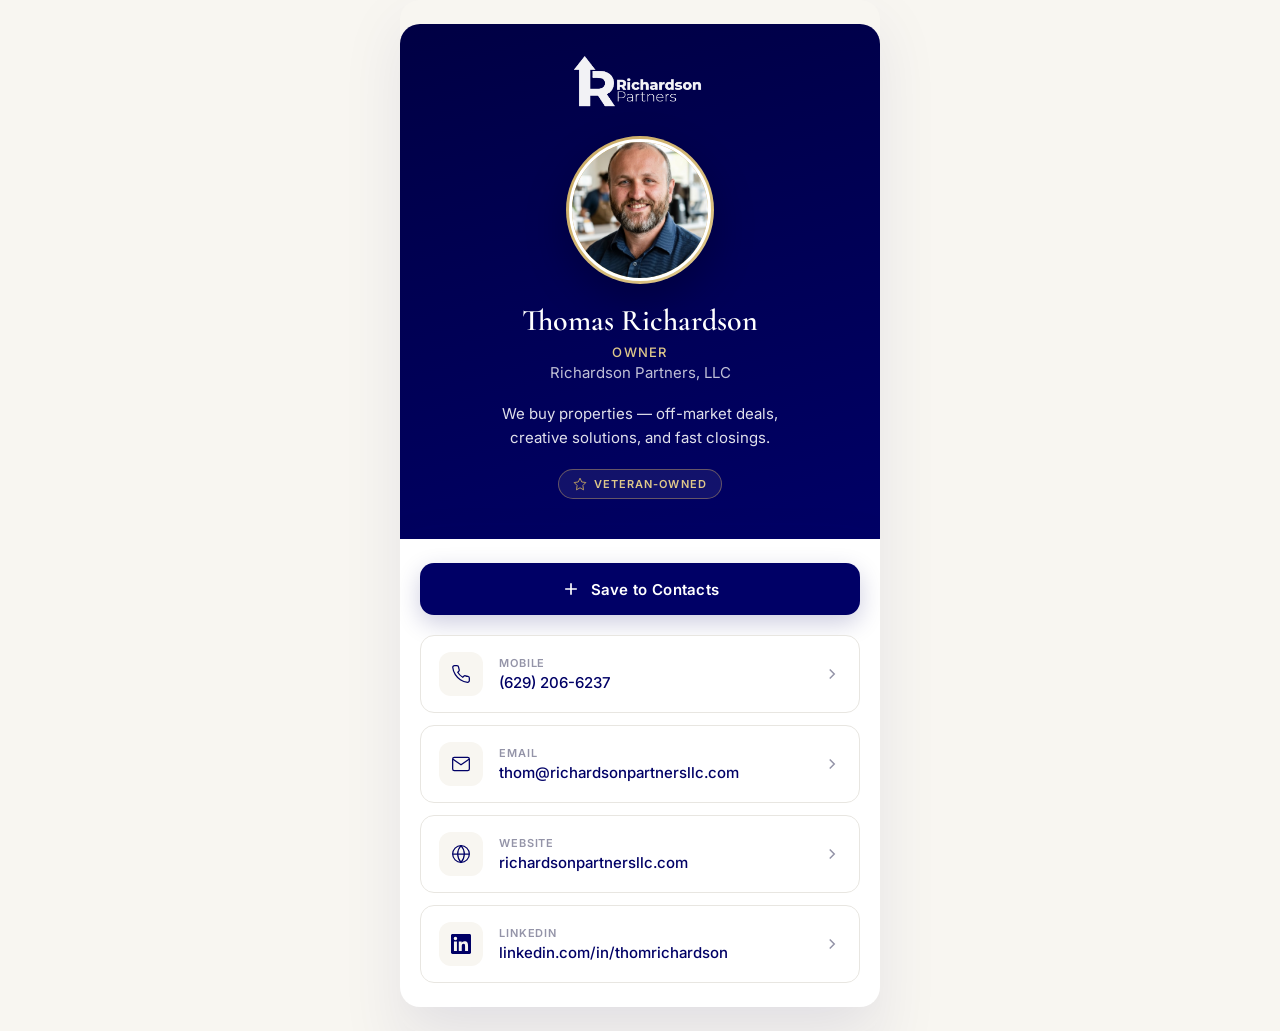
==== contact-thom/index.html @ 7684cb21 "Move contact card to /contact-thom and polish layout. Remove footer site link, enlarge header logo, " ====
<!DOCTYPE html>
<html lang="en">
<head>
  <meta charset="UTF-8">
  <meta name="viewport" content="width=device-width, initial-scale=1.0, viewport-fit=cover">
  <meta name="description" content="Thomas Richardson — Richardson Partners, LLC. We buy properties. Connect by phone, email, or save my contact card.">
  <meta name="theme-color" content="#000066">
  <title>Thomas Richardson | Richardson Partners, LLC</title>
  <link rel="icon" type="image/png" href="../assets/logo.png">
  <link rel="preconnect" href="https://fonts.googleapis.com">
  <link rel="preconnect" href="https://fonts.gstatic.com" crossorigin>
  <link href="https://fonts.googleapis.com/css2?family=Cormorant+Garamond:wght@600&family=Inter:wght@400;500;600&display=swap" rel="stylesheet">
  <link rel="stylesheet" href="card.css">
</head>
<body>
  <main class="card-page">
    <header class="card-hero">
      <img src="../assets/logo.png" alt="Richardson Partners, LLC" class="card-logo">

      <div class="card-avatar">
        <img src="../assets/thom.jpg" alt="Thomas Richardson">
      </div>

      <h1 class="card-name">Thomas Richardson</h1>
      <p class="card-role">Owner</p>
      <p class="card-org">Richardson Partners, LLC</p>

      <p class="card-tagline">
        We buy properties — off-market deals, creative solutions, and fast closings.
      </p>

      <div class="card-badge">
        <svg viewBox="0 0 24 24" fill="none" stroke="currentColor" stroke-width="1.5" aria-hidden="true">
          <path d="M12 2L15 8.5L22 9.5L17 14.5L18 22L12 18.5L6 22L7 14.5L2 9.5L9 8.5L12 2Z"/>
        </svg>
        Veteran-Owned
      </div>
    </header>

    <div class="card-body">
      <a href="../assets/ThomasRichardson.vcf" class="save-contact" download="ThomasRichardson.vcf">
        <svg viewBox="0 0 24 24" fill="none" stroke="currentColor" stroke-width="2" aria-hidden="true">
          <path d="M12 5v14M5 12h14"/>
        </svg>
        Save to Contacts
      </a>

      <ul class="contact-actions">
        <li>
          <a href="tel:+16292066237" class="contact-action">
            <span class="contact-action-icon">
              <svg viewBox="0 0 24 24" fill="none" stroke="currentColor" stroke-width="1.5" aria-hidden="true">
                <path d="M22 16.92v3a2 2 0 01-2.18 2 19.79 19.79 0 01-8.63-3.07 19.5 19.5 0 01-6-6 19.79 19.79 0 01-3.07-8.67A2 2 0 014.11 2h3a2 2 0 012 1.72c.127.96.361 1.903.7 2.81a2 2 0 01-.45 2.11L8.09 9.91a16 16 0 006 6l1.27-1.27a2 2 0 012.11-.45c.907.339 1.85.573 2.81.7A2 2 0 0122 16.92z"/>
              </svg>
            </span>
            <span class="contact-action-text">
              <span class="contact-action-label">Mobile</span>
              <span class="contact-action-value">(629) 206-6237</span>
            </span>
            <svg class="contact-action-chevron" viewBox="0 0 24 24" fill="none" stroke="currentColor" stroke-width="2" aria-hidden="true">
              <path d="M9 18l6-6-6-6"/>
            </svg>
          </a>
        </li>
        <li>
          <a href="mailto:thom@richardsonpartnersllc.com" class="contact-action">
            <span class="contact-action-icon">
              <svg viewBox="0 0 24 24" fill="none" stroke="currentColor" stroke-width="1.5" aria-hidden="true">
                <path d="M4 4h16c1.1 0 2 .9 2 2v12c0 1.1-.9 2-2 2H4c-1.1 0-2-.9-2-2V6c0-1.1.9-2 2-2z"/>
                <path d="M22 6l-10 7L2 6"/>
              </svg>
            </span>
            <span class="contact-action-text">
              <span class="contact-action-label">Email</span>
              <span class="contact-action-value">thom@richardsonpartnersllc.com</span>
            </span>
            <svg class="contact-action-chevron" viewBox="0 0 24 24" fill="none" stroke="currentColor" stroke-width="2" aria-hidden="true">
              <path d="M9 18l6-6-6-6"/>
            </svg>
          </a>
        </li>
        <li>
          <a href="https://richardsonpartnersllc.com" class="contact-action">
            <span class="contact-action-icon">
              <svg viewBox="0 0 24 24" fill="none" stroke="currentColor" stroke-width="1.5" aria-hidden="true">
                <circle cx="12" cy="12" r="10"/>
                <path d="M2 12h20M12 2a15.3 15.3 0 014 10 15.3 15.3 0 01-4 10 15.3 15.3 0 01-4-10 15.3 15.3 0 014-10z"/>
              </svg>
            </span>
            <span class="contact-action-text">
              <span class="contact-action-label">Website</span>
              <span class="contact-action-value">richardsonpartnersllc.com</span>
            </span>
            <svg class="contact-action-chevron" viewBox="0 0 24 24" fill="none" stroke="currentColor" stroke-width="2" aria-hidden="true">
              <path d="M9 18l6-6-6-6"/>
            </svg>
          </a>
        </li>
        <li>
          <a href="https://www.linkedin.com/in/thomrichardson" class="contact-action" target="_blank" rel="noopener noreferrer">
            <span class="contact-action-icon">
              <svg viewBox="0 0 24 24" fill="currentColor" aria-hidden="true">
                <path d="M20.447 20.452h-3.554v-5.569c0-1.328-.027-3.037-1.852-3.037-1.853 0-2.136 1.445-2.136 2.939v5.667H9.351V9h3.414v1.561h.046c.477-.9 1.637-1.85 3.37-1.85 3.601 0 4.267 2.37 4.267 5.455v6.286zM5.337 7.433a2.062 2.062 0 01-2.063-2.065 2.064 2.064 0 114.126 0 2.063 2.063 0 01-2.063 2.065zm1.782 13.019H3.555V9h3.564v11.452zM22.225 0H1.771C.792 0 0 .774 0 1.729v20.542C0 23.227.792 24 1.771 24h20.451C23.2 24 24 23.227 24 22.271V1.729C24 .774 23.2 0 22.222 0h.003z"/>
              </svg>
            </span>
            <span class="contact-action-text">
              <span class="contact-action-label">LinkedIn</span>
              <span class="contact-action-value">linkedin.com/in/thomrichardson</span>
            </span>
            <svg class="contact-action-chevron" viewBox="0 0 24 24" fill="none" stroke="currentColor" stroke-width="2" aria-hidden="true">
              <path d="M9 18l6-6-6-6"/>
            </svg>
          </a>
        </li>
      </ul>
    </div>
  </main>
</body>
</html>
---- contact-thom/card.css ----
/* Richardson Partners — Mobile contact card */

:root {
  --navy: #000066;
  --navy-dark: #000044;
  --gold: #c9a962;
  --gold-light: #dfc88a;
  --cream: #f8f6f1;
  --white: #ffffff;
  --charcoal: #1a1a2e;
  --gray-600: #5a5a6e;
  --gray-400: #9494a8;
  --gray-200: #e8e6e1;
  --font-serif: 'Cormorant Garamond', Georgia, serif;
  --font-sans: 'Inter', system-ui, sans-serif;
  --safe-bottom: env(safe-area-inset-bottom, 0px);
}

*, *::before, *::after {
  box-sizing: border-box;
  margin: 0;
  padding: 0;
}

html {
  -webkit-text-size-adjust: 100%;
}

body {
  font-family: var(--font-sans);
  color: var(--charcoal);
  background: var(--cream);
  min-height: 100dvh;
  -webkit-font-smoothing: antialiased;
}

img {
  display: block;
  max-width: 100%;
}

a {
  color: inherit;
  text-decoration: none;
}

.card-page {
  max-width: 480px;
  margin: 0 auto;
  min-height: 100dvh;
  display: flex;
  flex-direction: column;
}

.card-hero {
  background: linear-gradient(165deg, var(--navy-dark) 0%, var(--navy) 100%);
  padding: 2rem 1.5rem 2.5rem;
  text-align: center;
  color: var(--white);
}

.card-logo {
  height: 52px;
  width: auto;
  margin: 0 auto 1.75rem;
  filter: brightness(0) invert(1);
  opacity: 0.95;
}

.card-avatar {
  width: 148px;
  height: 148px;
  margin: 0 auto 1.25rem;
  border-radius: 50%;
  padding: 3px;
  background: linear-gradient(135deg, var(--gold) 0%, var(--gold-light) 100%);
  box-shadow: 0 16px 40px rgba(0, 0, 0, 0.25);
}

.card-avatar img {
  width: 100%;
  height: 100%;
  border-radius: 50%;
  object-fit: cover;
  object-position: center 15%;
  border: 3px solid var(--white);
}

.card-name {
  font-family: var(--font-serif);
  font-size: 1.875rem;
  font-weight: 600;
  line-height: 1.15;
  margin-bottom: 0.35rem;
}

.card-role {
  font-size: 0.8125rem;
  font-weight: 500;
  letter-spacing: 0.1em;
  text-transform: uppercase;
  color: var(--gold-light);
  margin-bottom: 0.2rem;
}

.card-org {
  font-size: 0.9375rem;
  color: rgba(255, 255, 255, 0.75);
  margin-bottom: 1.25rem;
}

.card-tagline {
  font-size: 0.9375rem;
  line-height: 1.55;
  color: rgba(255, 255, 255, 0.88);
  max-width: 320px;
  margin: 0 auto;
}

.card-badge {
  display: inline-flex;
  align-items: center;
  gap: 0.4rem;
  margin-top: 1.25rem;
  padding: 0.45rem 0.875rem;
  border-radius: 100px;
  border: 1px solid rgba(201, 169, 98, 0.45);
  background: rgba(255, 255, 255, 0.07);
  font-size: 0.6875rem;
  font-weight: 600;
  letter-spacing: 0.1em;
  text-transform: uppercase;
  color: var(--gold-light);
}

.card-badge svg {
  width: 14px;
  height: 14px;
  color: var(--gold);
}

.card-body {
  flex: 1;
  padding: 1.5rem 1.25rem calc(1.5rem + var(--safe-bottom));
}

.save-contact {
  display: flex;
  align-items: center;
  justify-content: center;
  gap: 0.625rem;
  width: 100%;
  padding: 1rem 1.25rem;
  margin-bottom: 1.25rem;
  background: var(--navy);
  color: var(--white);
  border: none;
  border-radius: 14px;
  font-family: var(--font-sans);
  font-size: 0.9375rem;
  font-weight: 600;
  letter-spacing: 0.02em;
  box-shadow: 0 8px 24px rgba(0, 0, 102, 0.2);
  transition: transform 0.2s ease, background 0.2s ease;
  -webkit-tap-highlight-color: transparent;
}

.save-contact:active {
  transform: scale(0.98);
  background: var(--navy-dark);
}

.save-contact svg {
  width: 20px;
  height: 20px;
  flex-shrink: 0;
}

.contact-actions {
  display: flex;
  flex-direction: column;
  gap: 0.75rem;
  list-style: none;
}

.contact-action {
  display: flex;
  align-items: center;
  gap: 1rem;
  padding: 1rem 1.125rem;
  background: var(--white);
  border: 1px solid var(--gray-200);
  border-radius: 14px;
  transition: border-color 0.2s ease, box-shadow 0.2s ease;
  -webkit-tap-highlight-color: transparent;
}

.contact-action:active {
  border-color: var(--gold);
  box-shadow: 0 4px 16px rgba(0, 0, 102, 0.08);
}

.contact-action-icon {
  width: 44px;
  height: 44px;
  display: flex;
  align-items: center;
  justify-content: center;
  background: var(--cream);
  border-radius: 12px;
  flex-shrink: 0;
}

.contact-action-icon svg {
  width: 20px;
  height: 20px;
  color: var(--navy);
}

.contact-action-text {
  flex: 1;
  min-width: 0;
}

.contact-action-label {
  display: block;
  font-size: 0.6875rem;
  font-weight: 600;
  letter-spacing: 0.08em;
  text-transform: uppercase;
  color: var(--gray-400);
  margin-bottom: 0.15rem;
}

.contact-action-value {
  display: block;
  font-size: 0.9375rem;
  font-weight: 500;
  color: var(--navy);
  white-space: nowrap;
  overflow: hidden;
  text-overflow: ellipsis;
}

.contact-action-chevron {
  width: 18px;
  height: 18px;
  color: var(--gray-400);
  flex-shrink: 0;
}

@media (min-width: 481px) {
  .card-page {
    padding: 1.5rem 0;
  }

  .card-hero {
    border-radius: 20px 20px 0 0;
  }

  .card-body {
    background: var(--white);
    border-radius: 0 0 20px 20px;
    box-shadow: 0 24px 64px rgba(0, 0, 102, 0.1);
  }

  .card-page {
    box-shadow: 0 24px 64px rgba(0, 0, 102, 0.08);
    border-radius: 20px;
    overflow: hidden;
    min-height: auto;
  }
}
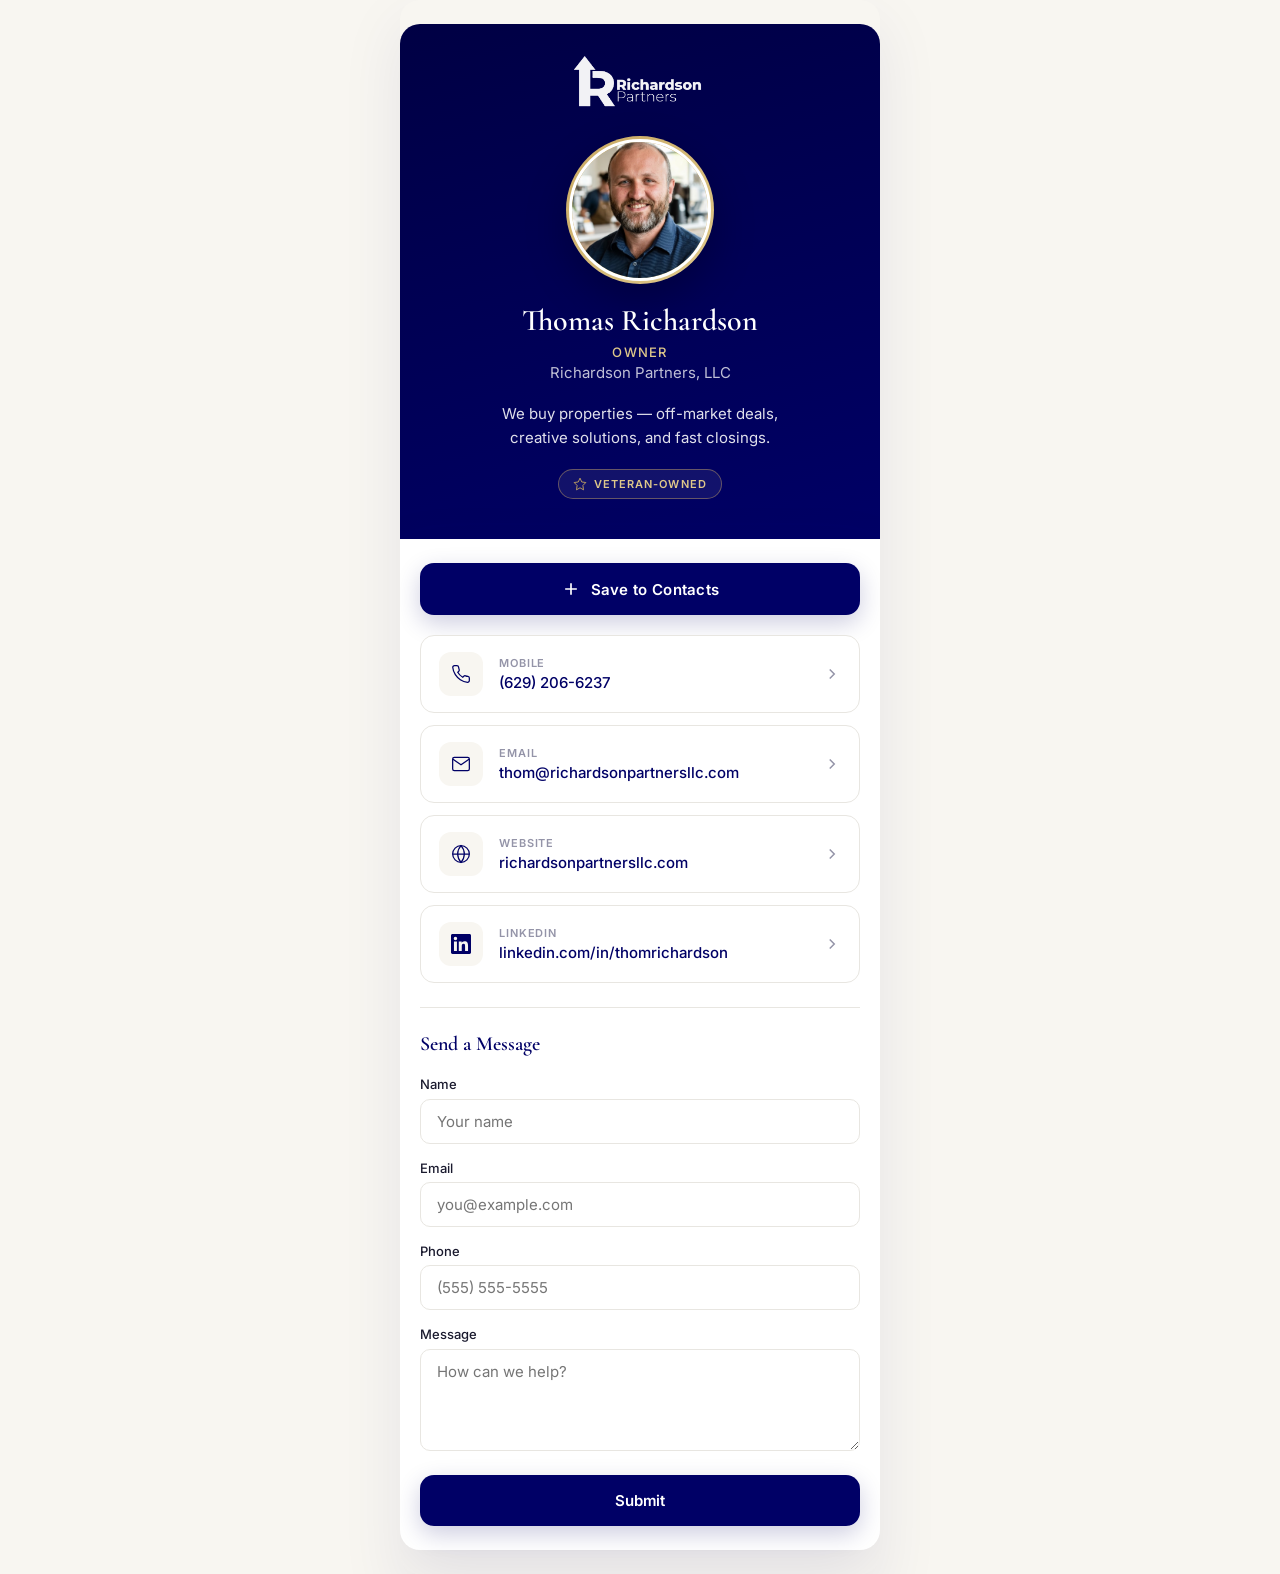
==== commit 9518ebd2: "Add mailto contact form to contact-thom page for A2P approval. Co-authored-by: Cursor <cursoragent@c" ====
--- a/contact-thom/index.html
+++ b/contact-thom/index.html
@@ -113,7 +113,29 @@
           </a>
         </li>
       </ul>
+
+      <form class="contact-form" id="contact-form">
+        <h2 class="form-heading">Send a Message</h2>
+        <div class="form-group">
+          <label for="name">Name</label>
+          <input type="text" id="name" name="name" required placeholder="Your name">
+        </div>
+        <div class="form-group">
+          <label for="email">Email</label>
+          <input type="email" id="email" name="email" required placeholder="you@example.com">
+        </div>
+        <div class="form-group">
+          <label for="phone">Phone</label>
+          <input type="tel" id="phone" name="phone" placeholder="(555) 555-5555">
+        </div>
+        <div class="form-group">
+          <label for="message">Message</label>
+          <textarea id="message" name="message" rows="4" required placeholder="How can we help?"></textarea>
+        </div>
+        <button type="submit" class="form-submit">Submit</button>
+      </form>
     </div>
   </main>
+  <script src="card.js"></script>
 </body>
 </html>
--- a/contact-thom/card.css
+++ b/contact-thom/card.css
@@ -249,6 +249,80 @@
   flex-shrink: 0;
 }
 
+.contact-form {
+  margin-top: 1.5rem;
+  padding-top: 1.5rem;
+  border-top: 1px solid var(--gray-200);
+}
+
+.form-heading {
+  font-family: var(--font-serif);
+  font-size: 1.25rem;
+  font-weight: 600;
+  color: var(--navy);
+  margin-bottom: 1.25rem;
+}
+
+.form-group {
+  margin-bottom: 1rem;
+}
+
+.form-group label {
+  display: block;
+  font-size: 0.8125rem;
+  font-weight: 500;
+  color: var(--charcoal);
+  margin-bottom: 0.4rem;
+}
+
+.form-group input,
+.form-group textarea {
+  width: 100%;
+  padding: 0.75rem 1rem;
+  font-family: var(--font-sans);
+  font-size: 0.9375rem;
+  color: var(--charcoal);
+  background: var(--white);
+  border: 1px solid var(--gray-200);
+  border-radius: 10px;
+  transition: border-color 0.2s ease, box-shadow 0.2s ease;
+  -webkit-appearance: none;
+}
+
+.form-group input:focus,
+.form-group textarea:focus {
+  outline: none;
+  border-color: var(--navy);
+  box-shadow: 0 0 0 3px rgba(0, 0, 102, 0.08);
+}
+
+.form-group textarea {
+  resize: vertical;
+  min-height: 100px;
+}
+
+.form-submit {
+  width: 100%;
+  padding: 1rem 1.25rem;
+  margin-top: 0.25rem;
+  background: var(--navy);
+  color: var(--white);
+  border: none;
+  border-radius: 14px;
+  font-family: var(--font-sans);
+  font-size: 0.9375rem;
+  font-weight: 600;
+  cursor: pointer;
+  box-shadow: 0 8px 24px rgba(0, 0, 102, 0.2);
+  transition: transform 0.2s ease, background 0.2s ease;
+  -webkit-tap-highlight-color: transparent;
+}
+
+.form-submit:active {
+  transform: scale(0.98);
+  background: var(--navy-dark);
+}
+
 @media (min-width: 481px) {
   .card-page {
     padding: 1.5rem 0;
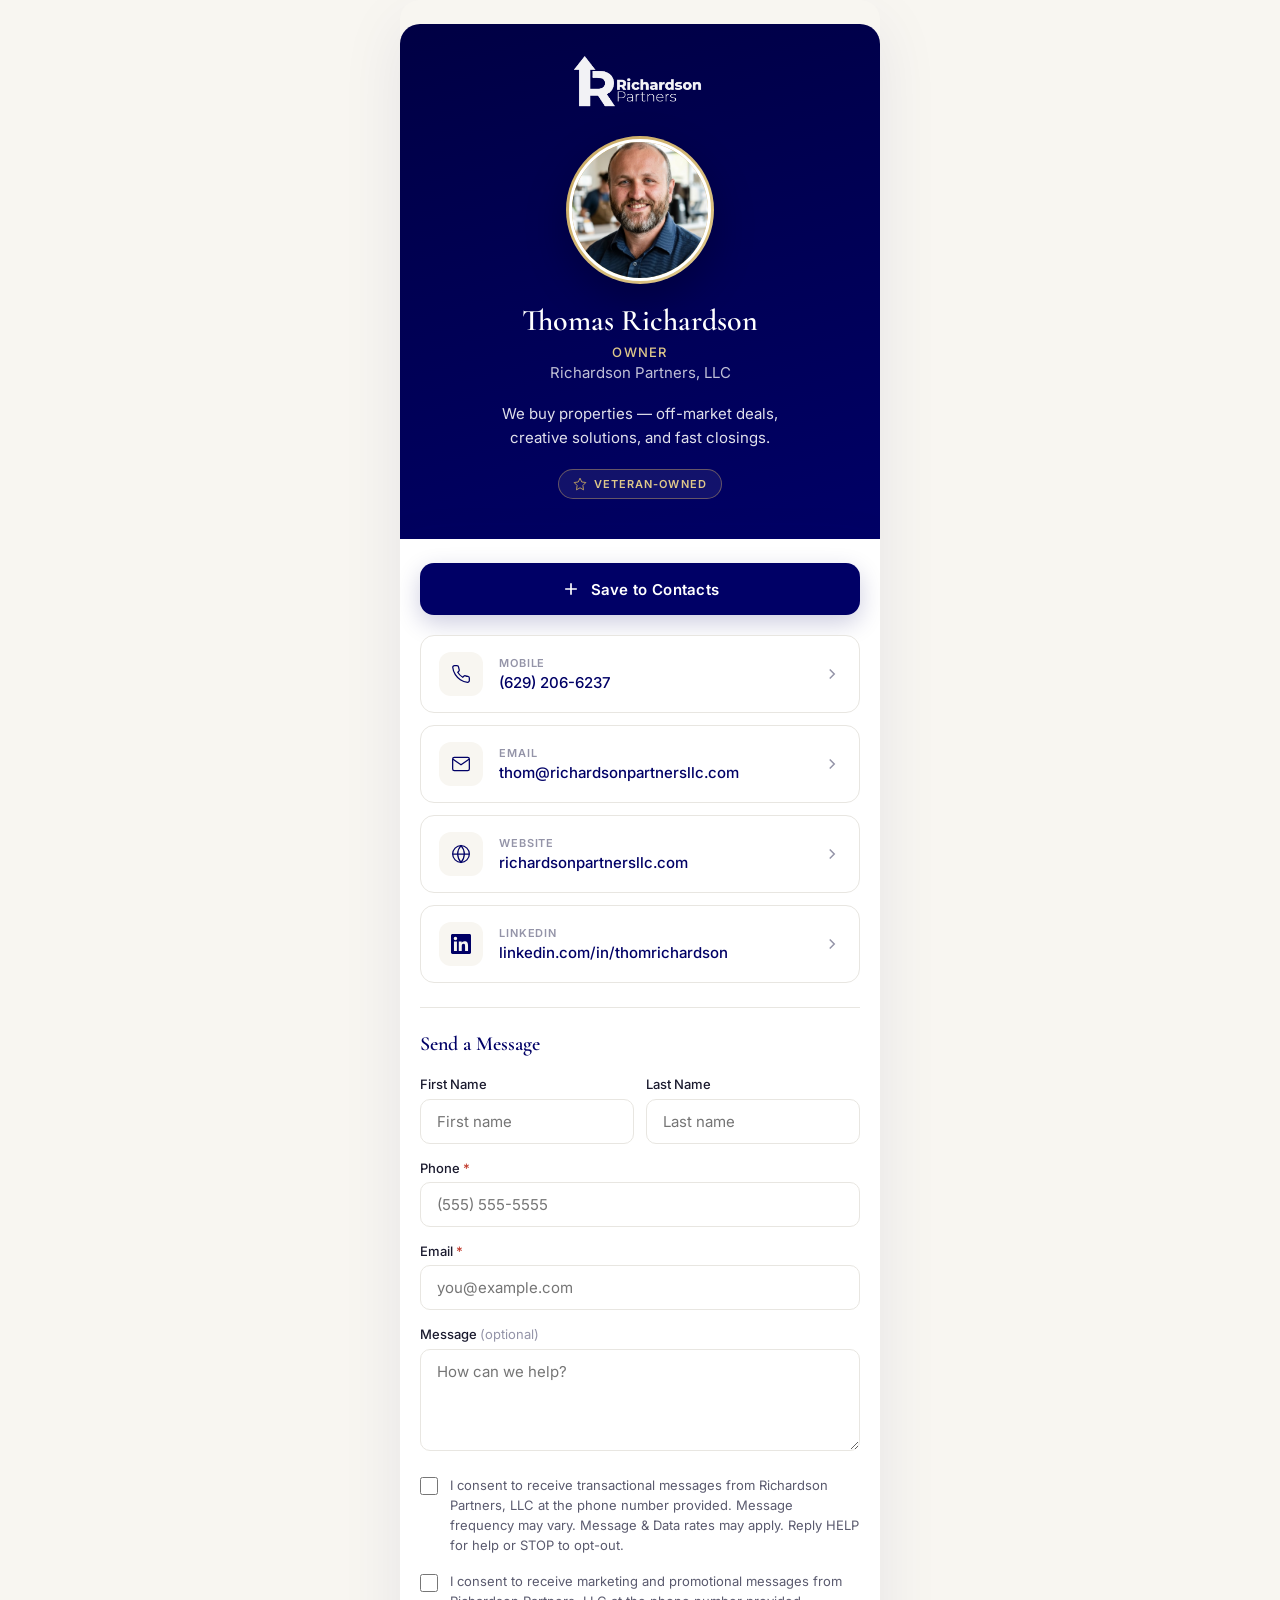
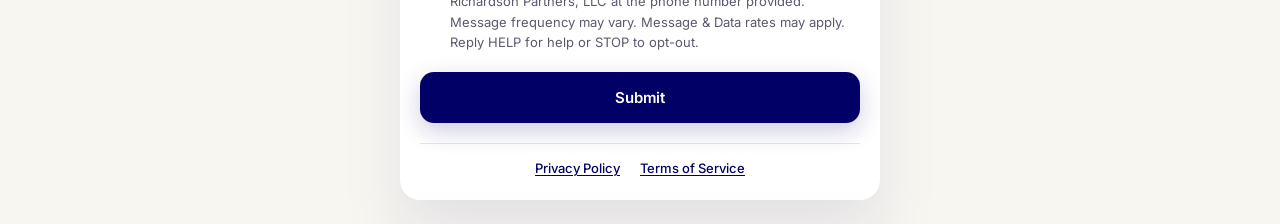
==== commit 5565d201: "Update contact form for A2P SMS compliance requirements. Add separate consent checkboxes, required p" ====
--- a/contact-thom/index.html
+++ b/contact-thom/index.html
@@ -116,23 +116,61 @@
 
       <form class="contact-form" id="contact-form">
         <h2 class="form-heading">Send a Message</h2>
+
+        <div class="form-row">
+          <div class="form-group">
+            <label for="first-name">First Name</label>
+            <input type="text" id="first-name" name="first-name" required placeholder="First name">
+          </div>
+          <div class="form-group">
+            <label for="last-name">Last Name</label>
+            <input type="text" id="last-name" name="last-name" required placeholder="Last name">
+          </div>
+        </div>
+
         <div class="form-group">
-          <label for="name">Name</label>
-          <input type="text" id="name" name="name" required placeholder="Your name">
+          <label for="phone">Phone <span class="required">*</span></label>
+          <input type="tel" id="phone" name="phone" required placeholder="(555) 555-5555">
         </div>
+
         <div class="form-group">
-          <label for="email">Email</label>
+          <label for="email">Email <span class="required">*</span></label>
           <input type="email" id="email" name="email" required placeholder="you@example.com">
         </div>
+
         <div class="form-group">
-          <label for="phone">Phone</label>
-          <input type="tel" id="phone" name="phone" placeholder="(555) 555-5555">
+          <label for="message">Message <span class="optional">(optional)</span></label>
+          <textarea id="message" name="message" rows="4" placeholder="How can we help?"></textarea>
         </div>
-        <div class="form-group">
-          <label for="message">Message</label>
-          <textarea id="message" name="message" rows="4" required placeholder="How can we help?"></textarea>
-        </div>
+
+        <fieldset class="consent-group">
+          <legend class="sr-only">SMS consent options</legend>
+
+          <label class="consent-option">
+            <input type="checkbox" id="consent-transactional" name="consent-transactional">
+            <span>
+              I consent to receive transactional messages from Richardson Partners, LLC at the phone
+              number provided. Message frequency may vary. Message &amp; Data rates may apply. Reply
+              HELP for help or STOP to opt-out.
+            </span>
+          </label>
+
+          <label class="consent-option">
+            <input type="checkbox" id="consent-marketing" name="consent-marketing">
+            <span>
+              I consent to receive marketing and promotional messages from Richardson Partners, LLC
+              at the phone number provided. Message frequency may vary. Message &amp; Data rates may
+              apply. Reply HELP for help or STOP to opt-out.
+            </span>
+          </label>
+        </fieldset>
+
         <button type="submit" class="form-submit">Submit</button>
+
+        <nav class="form-legal" aria-label="Legal">
+          <a href="/privacy-policy">Privacy Policy</a>
+          <a href="/terms-of-service">Terms of Service</a>
+        </nav>
       </form>
     </div>
   </main>
--- a/contact-thom/card.css
+++ b/contact-thom/card.css
@@ -263,6 +263,12 @@
   margin-bottom: 1.25rem;
 }
 
+.form-row {
+  display: grid;
+  grid-template-columns: 1fr 1fr;
+  gap: 0.75rem;
+}
+
 .form-group {
   margin-bottom: 1rem;
 }
@@ -273,6 +279,78 @@
   font-weight: 500;
   color: var(--charcoal);
   margin-bottom: 0.4rem;
+}
+
+.required {
+  color: #c0392b;
+}
+
+.optional {
+  font-weight: 400;
+  color: var(--gray-400);
+}
+
+.sr-only {
+  position: absolute;
+  width: 1px;
+  height: 1px;
+  padding: 0;
+  margin: -1px;
+  overflow: hidden;
+  clip: rect(0, 0, 0, 0);
+  white-space: nowrap;
+  border: 0;
+}
+
+.consent-group {
+  margin: 1.25rem 0 1rem;
+  padding: 0;
+  border: none;
+  display: flex;
+  flex-direction: column;
+  gap: 1rem;
+}
+
+.consent-option {
+  display: flex;
+  align-items: flex-start;
+  gap: 0.75rem;
+  cursor: pointer;
+}
+
+.consent-option input[type="checkbox"] {
+  width: 18px;
+  height: 18px;
+  margin-top: 0.15rem;
+  flex-shrink: 0;
+  accent-color: var(--navy);
+}
+
+.consent-option span {
+  font-size: 0.8125rem;
+  line-height: 1.55;
+  color: var(--gray-600);
+}
+
+.form-legal {
+  display: flex;
+  justify-content: center;
+  gap: 1.25rem;
+  margin-top: 1.25rem;
+  padding-top: 1rem;
+  border-top: 1px solid var(--gray-200);
+}
+
+.form-legal a {
+  font-size: 0.8125rem;
+  font-weight: 500;
+  color: var(--navy);
+  text-decoration: underline;
+  text-underline-offset: 2px;
+}
+
+.form-legal a:active {
+  color: var(--gold);
 }
 
 .form-group input,
@@ -345,3 +423,9 @@
     min-height: auto;
   }
 }
+
+@media (max-width: 480px) {
+  .form-row {
+    grid-template-columns: 1fr;
+  }
+}
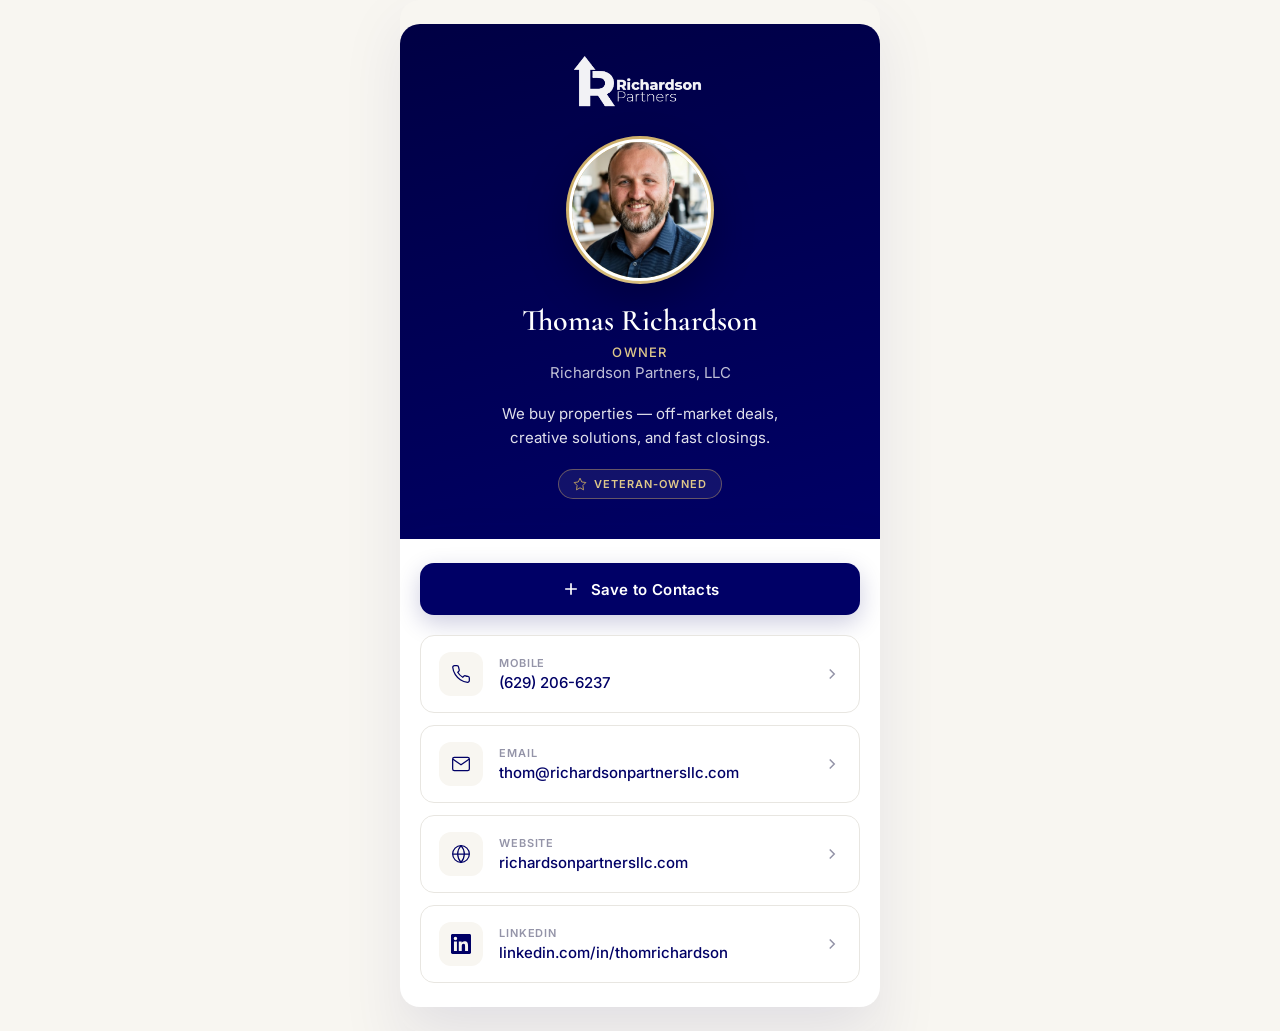
==== commit 05f44afe: "Move A2P contact form to /contact and link from site nav. Remove form from contact-thom; update all " ====
--- a/contact-thom/index.html
+++ b/contact-thom/index.html
@@ -113,67 +113,7 @@
           </a>
         </li>
       </ul>
-
-      <form class="contact-form" id="contact-form">
-        <h2 class="form-heading">Send a Message</h2>
-
-        <div class="form-row">
-          <div class="form-group">
-            <label for="first-name">First Name</label>
-            <input type="text" id="first-name" name="first-name" required placeholder="First name">
-          </div>
-          <div class="form-group">
-            <label for="last-name">Last Name</label>
-            <input type="text" id="last-name" name="last-name" required placeholder="Last name">
-          </div>
-        </div>
-
-        <div class="form-group">
-          <label for="phone">Phone <span class="required">*</span></label>
-          <input type="tel" id="phone" name="phone" required placeholder="(555) 555-5555">
-        </div>
-
-        <div class="form-group">
-          <label for="email">Email <span class="required">*</span></label>
-          <input type="email" id="email" name="email" required placeholder="you@example.com">
-        </div>
-
-        <div class="form-group">
-          <label for="message">Message <span class="optional">(optional)</span></label>
-          <textarea id="message" name="message" rows="4" placeholder="How can we help?"></textarea>
-        </div>
-
-        <fieldset class="consent-group">
-          <legend class="sr-only">SMS consent options</legend>
-
-          <label class="consent-option">
-            <input type="checkbox" id="consent-transactional" name="consent-transactional">
-            <span>
-              I consent to receive transactional messages from Richardson Partners, LLC at the phone
-              number provided. Message frequency may vary. Message &amp; Data rates may apply. Reply
-              HELP for help or STOP to opt-out.
-            </span>
-          </label>
-
-          <label class="consent-option">
-            <input type="checkbox" id="consent-marketing" name="consent-marketing">
-            <span>
-              I consent to receive marketing and promotional messages from Richardson Partners, LLC
-              at the phone number provided. Message frequency may vary. Message &amp; Data rates may
-              apply. Reply HELP for help or STOP to opt-out.
-            </span>
-          </label>
-        </fieldset>
-
-        <button type="submit" class="form-submit">Submit</button>
-
-        <nav class="form-legal" aria-label="Legal">
-          <a href="/privacy-policy">Privacy Policy</a>
-          <a href="/terms-of-service">Terms of Service</a>
-        </nav>
-      </form>
     </div>
   </main>
-  <script src="card.js"></script>
 </body>
 </html>
--- a/contact-thom/card.css
+++ b/contact-thom/card.css
@@ -249,158 +249,6 @@
   flex-shrink: 0;
 }
 
-.contact-form {
-  margin-top: 1.5rem;
-  padding-top: 1.5rem;
-  border-top: 1px solid var(--gray-200);
-}
-
-.form-heading {
-  font-family: var(--font-serif);
-  font-size: 1.25rem;
-  font-weight: 600;
-  color: var(--navy);
-  margin-bottom: 1.25rem;
-}
-
-.form-row {
-  display: grid;
-  grid-template-columns: 1fr 1fr;
-  gap: 0.75rem;
-}
-
-.form-group {
-  margin-bottom: 1rem;
-}
-
-.form-group label {
-  display: block;
-  font-size: 0.8125rem;
-  font-weight: 500;
-  color: var(--charcoal);
-  margin-bottom: 0.4rem;
-}
-
-.required {
-  color: #c0392b;
-}
-
-.optional {
-  font-weight: 400;
-  color: var(--gray-400);
-}
-
-.sr-only {
-  position: absolute;
-  width: 1px;
-  height: 1px;
-  padding: 0;
-  margin: -1px;
-  overflow: hidden;
-  clip: rect(0, 0, 0, 0);
-  white-space: nowrap;
-  border: 0;
-}
-
-.consent-group {
-  margin: 1.25rem 0 1rem;
-  padding: 0;
-  border: none;
-  display: flex;
-  flex-direction: column;
-  gap: 1rem;
-}
-
-.consent-option {
-  display: flex;
-  align-items: flex-start;
-  gap: 0.75rem;
-  cursor: pointer;
-}
-
-.consent-option input[type="checkbox"] {
-  width: 18px;
-  height: 18px;
-  margin-top: 0.15rem;
-  flex-shrink: 0;
-  accent-color: var(--navy);
-}
-
-.consent-option span {
-  font-size: 0.8125rem;
-  line-height: 1.55;
-  color: var(--gray-600);
-}
-
-.form-legal {
-  display: flex;
-  justify-content: center;
-  gap: 1.25rem;
-  margin-top: 1.25rem;
-  padding-top: 1rem;
-  border-top: 1px solid var(--gray-200);
-}
-
-.form-legal a {
-  font-size: 0.8125rem;
-  font-weight: 500;
-  color: var(--navy);
-  text-decoration: underline;
-  text-underline-offset: 2px;
-}
-
-.form-legal a:active {
-  color: var(--gold);
-}
-
-.form-group input,
-.form-group textarea {
-  width: 100%;
-  padding: 0.75rem 1rem;
-  font-family: var(--font-sans);
-  font-size: 0.9375rem;
-  color: var(--charcoal);
-  background: var(--white);
-  border: 1px solid var(--gray-200);
-  border-radius: 10px;
-  transition: border-color 0.2s ease, box-shadow 0.2s ease;
-  -webkit-appearance: none;
-}
-
-.form-group input:focus,
-.form-group textarea:focus {
-  outline: none;
-  border-color: var(--navy);
-  box-shadow: 0 0 0 3px rgba(0, 0, 102, 0.08);
-}
-
-.form-group textarea {
-  resize: vertical;
-  min-height: 100px;
-}
-
-.form-submit {
-  width: 100%;
-  padding: 1rem 1.25rem;
-  margin-top: 0.25rem;
-  background: var(--navy);
-  color: var(--white);
-  border: none;
-  border-radius: 14px;
-  font-family: var(--font-sans);
-  font-size: 0.9375rem;
-  font-weight: 600;
-  cursor: pointer;
-  box-shadow: 0 8px 24px rgba(0, 0, 102, 0.2);
-  transition: transform 0.2s ease, background 0.2s ease;
-  -webkit-tap-highlight-color: transparent;
-}
-
-.form-submit:active {
-  transform: scale(0.98);
-  background: var(--navy-dark);
-}
-
 @media (min-width: 481px) {
   .card-page {
     padding: 1.5rem 0;
@@ -423,9 +271,3 @@
     min-height: auto;
   }
 }
-
-@media (max-width: 480px) {
-  .form-row {
-    grid-template-columns: 1fr;
-  }
-}
